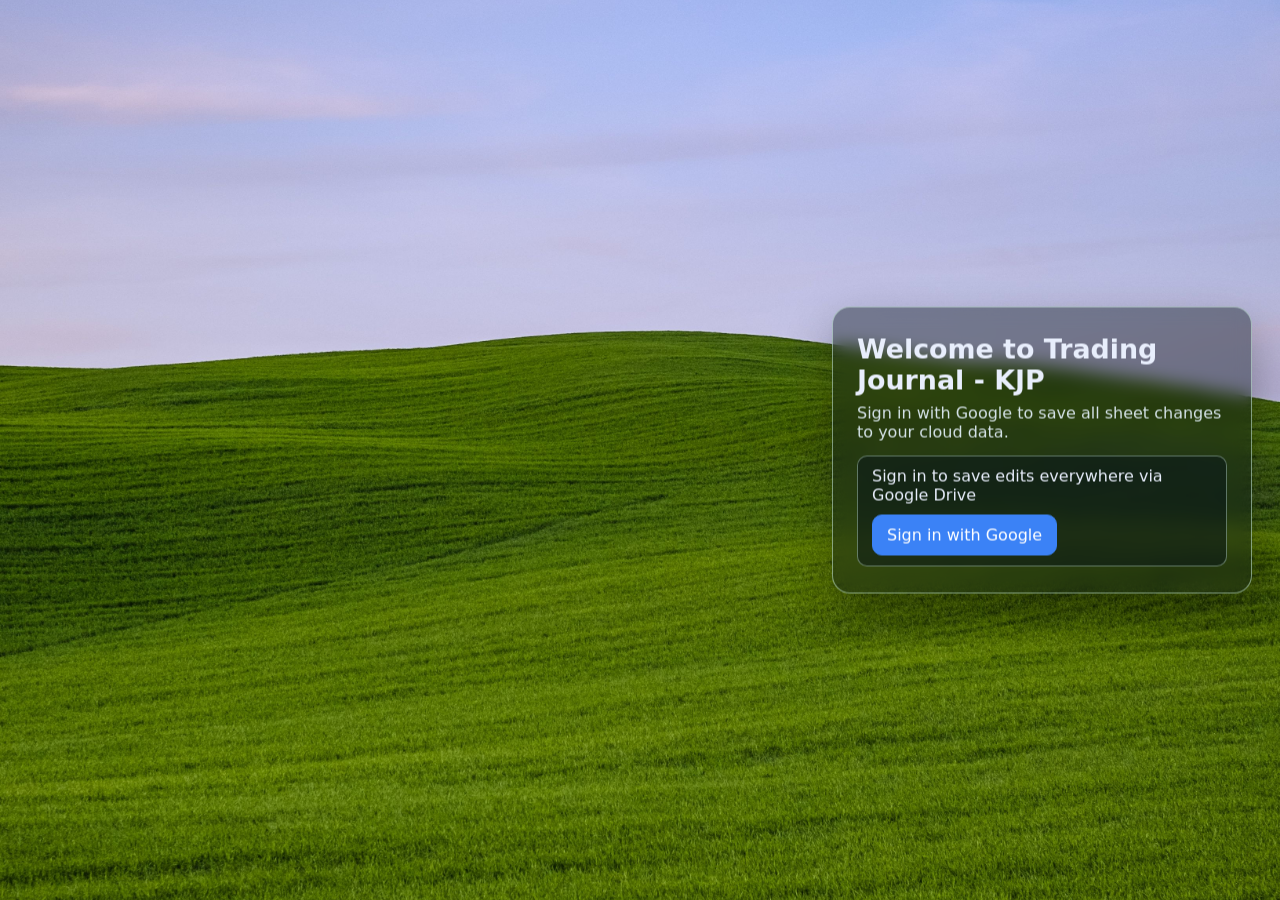
==== index.html @ 129563c6 "Replace home credential form with Google Drive sign in Co-authored-by: Kiran  J P <kiranjp92@gmail.c" ====
<!DOCTYPE html>
<html lang="en">
  <head>
    <meta charset="UTF-8" />
    <meta name="viewport" content="width=device-width, initial-scale=1.0" />
    <title>Trading Journal - KJP</title>
    <link rel="stylesheet" href="css/style.css" />
  </head>
  <body class="home-page">
    <main class="nature-only" aria-label="Nature background">
      <section class="home-right-login" aria-label="Login panel">
        <h1>Welcome to Trading Journal - KJP</h1>
        <p>Sign in with Google to save all sheet changes to your cloud data.</p>
        <div id="auth-root"></div>
      </section>
    </main>
    <script src="https://accounts.google.com/gsi/client" async defer></script>
    <script src="js/config.js"></script>
    <script src="js/googledrive.js"></script>
    <script>
      (async () => {
        if (!window.GoogleDriveSync) return;
        await GoogleDriveSync.initialize();
        GoogleDriveSync.renderAuthUI(document.getElementById("auth-root"));
      })();
    </script>
  </body>
</html>
---- css/style.css ----
:root {
  --bg: #0b1220;
  --bg-deep: #070d1a;
  --bg-elevated: #111a2e;
  --bg-card: #152238;
  --border: #24324d;
  --text: #e8eefc;
  --text-muted: #9fb0d0;
  --accent: #3b82f6;
  --accent-soft: rgba(59, 130, 246, 0.15);
  --success: #22c55e;
  --danger: #ef4444;
  --warning: #f59e0b;
  --shadow: 0 18px 50px rgba(0, 0, 0, 0.35);
  --shadow-soft: 0 8px 28px rgba(0, 0, 0, 0.3);
  --radius: 14px;
  --radius-sm: 10px;
  --font: "Segoe UI", system-ui, -apple-system, sans-serif;
}

* {
  box-sizing: border-box;
}

body {
  margin: 0;
  min-height: 100vh;
  font-family: var(--font);
  color: var(--text);
  background:
    radial-gradient(circle at top right, rgba(59, 130, 246, 0.18), transparent 28%),
    linear-gradient(180deg, #0a1020 0%, #0b1220 100%);
}

body.home-page {
  background: url("../Nature1.jpg") center / cover no-repeat fixed;
}

body::before {
  content: "";
  position: fixed;
  inset: 0;
  pointer-events: none;
  background: radial-gradient(circle at 25% 0%, rgba(34, 197, 94, 0.08), transparent 35%);
  opacity: 0.65;
}

body.home-page::before {
  display: none;
}

.nature-only {
  min-height: 100vh;
  position: relative;
  padding: 28px;
}

.home-right-login {
  position: absolute;
  right: 28px;
  top: 50%;
  transform: translateY(-50%);
  width: min(420px, calc(100% - 20px));
  padding: 26px 24px;
  border-radius: 18px;
  border: 1px solid rgba(220, 255, 237, 0.5);
  background: rgba(9, 20, 28, 0.42);
  backdrop-filter: blur(9px);
  box-shadow: 0 20px 48px rgba(0, 0, 0, 0.32);
}

.home-right-login h1 {
  margin: 0;
  font-size: clamp(1.45rem, 2.1vw, 2rem);
}

.home-right-login p {
  margin: 8px 0 14px;
  color: #d4e2e7;
}

.home-right-login .auth-panel {
  margin: 0;
  background: rgba(7, 18, 27, 0.5);
  border-color: rgba(220, 255, 237, 0.38);
}

a {
  color: inherit;
  text-decoration: none;
}

.container {
  width: min(1400px, calc(100% - 32px));
  margin: 0 auto;
}

main.container {
  padding: 20px 0 10px;
}

.home-page main.container {
  padding: 34px 0 20px;
}

.site-header {
  position: sticky;
  top: 0;
  z-index: 20;
  backdrop-filter: blur(14px);
  background: rgba(11, 18, 32, 0.82);
  border-bottom: 1px solid var(--border);
}

.site-header .container {
  display: flex;
  align-items: center;
  justify-content: space-between;
  gap: 16px;
  padding: 18px 0;
}

.brand {
  display: flex;
  flex-direction: column;
  gap: 4px;
}

.brand strong {
  font-size: 1.15rem;
  letter-spacing: 0.02em;
}

.brand span {
  color: var(--text-muted);
  font-size: 0.9rem;
}

.nav-links {
  display: flex;
  flex-wrap: wrap;
  gap: 10px;
}

.nav-links a,
.chip-link {
  padding: 9px 13px;
  border: 1px solid var(--border);
  border-radius: 999px;
  background: rgba(255, 255, 255, 0.03);
  color: var(--text-muted);
  font-size: 0.9rem;
  transition: transform 0.2s ease, border-color 0.2s ease, background-color 0.2s ease;
}

.nav-links a:hover,
.chip-link:hover,
.nav-links a.active,
.chip-link.active {
  color: var(--text);
  border-color: var(--accent);
  background: var(--accent-soft);
  transform: translateY(-1px);
}

.hero {
  padding: 34px 0 20px;
  display: grid;
  gap: 14px;
}

.home-stage {
  min-height: calc(100vh - 170px);
}

.home-scene {
  border: 4px solid rgba(149, 213, 178, 0.95);
  border-radius: 22px;
  overflow: hidden;
  background:
    linear-gradient(160deg, rgba(4, 18, 27, 0.24), rgba(4, 18, 27, 0.62)),
    url("../maxresdefault.jpg") center / cover no-repeat;
  box-shadow: 0 28px 58px rgba(0, 0, 0, 0.42);
}

.home-overlay {
  min-height: calc(100vh - 220px);
  padding: 34px 40px;
  display: grid;
  grid-template-columns: 1fr minmax(300px, 340px);
  gap: 26px;
  align-items: center;
}

.home-message-box {
  padding: 20px 26px;
  border-radius: 14px;
  border: 1px solid rgba(173, 230, 197, 0.5);
  background: rgba(9, 29, 36, 0.58);
  max-width: 560px;
}

.home-message-box h1 {
  margin: 0;
  font-size: clamp(1.8rem, 3.2vw, 2.75rem);
  color: #f5fffa;
  line-height: 1.2;
}

.login-box {
  margin-top: 0;
  padding: 16px 16px 14px;
  border-radius: 14px;
  border: 1px solid rgba(173, 230, 197, 0.45);
  background: rgba(5, 17, 31, 0.66);
  display: grid;
  gap: 8px;
}

.login-box label {
  color: #d9f6e6;
  font-size: 0.87rem;
}

.login-box input {
  border: 1px solid rgba(157, 203, 184, 0.5);
  border-radius: var(--radius-sm);
  background: rgba(7, 19, 30, 0.92);
  color: var(--text);
  padding: 10px 12px;
  font: inherit;
}

.login-box input:focus {
  outline: none;
  border-color: #86efac;
  box-shadow: 0 0 0 2px rgba(134, 239, 172, 0.2);
}

.login-box small {
  color: #b8d5d7;
  font-size: 0.8rem;
}

.home-login-panel {
  padding: 14px;
  border-radius: 14px;
  border: 1px solid rgba(173, 230, 197, 0.5);
  background: rgba(8, 20, 30, 0.7);
}

.home-login-panel #auth-root {
  margin-top: 6px;
}

.home-login-panel .auth-panel {
  background: rgba(5, 17, 31, 0.44);
  border-color: rgba(160, 211, 187, 0.38);
  box-shadow: inset 0 0 0 1px rgba(16, 185, 129, 0.08);
}

.hero h1 {
  margin: 0 0 10px;
  font-size: clamp(1.8rem, 3vw, 2.6rem);
  letter-spacing: 0.01em;
}

.hero p {
  margin: 0;
  max-width: 760px;
  color: var(--text-muted);
  line-height: 1.6;
}

.hero strong {
  color: #dbe9ff;
}

.hero-highlights {
  display: flex;
  flex-wrap: wrap;
  gap: 10px;
  margin-top: 4px;
}

.stats-grid,
.cards-grid {
  display: grid;
  gap: 18px;
}

.stats-grid {
  grid-template-columns: repeat(auto-fit, minmax(180px, 1fr));
  margin: 28px 0;
}

.cards-grid {
  grid-template-columns: repeat(auto-fit, minmax(260px, 1fr));
  margin: 24px 0 40px;
}

.stat-card,
.sheet-card,
.panel {
  background: linear-gradient(180deg, rgba(255, 255, 255, 0.03), rgba(255, 255, 255, 0.01));
  border: 1px solid var(--border);
  border-radius: var(--radius);
  box-shadow: var(--shadow-soft);
}

.stat-card {
  padding: 20px;
}

.stat-card .label {
  color: var(--text-muted);
  font-size: 0.85rem;
}

.stat-card .value {
  margin-top: 8px;
  font-size: 1.5rem;
  font-weight: 700;
}

.stat-card .value-small {
  font-size: 1rem;
  line-height: 1.5;
}

.sheet-card {
  padding: 20px;
  display: flex;
  flex-direction: column;
  gap: 12px;
  transition: transform 0.2s ease, border-color 0.2s ease;
}

.sheet-card:hover {
  transform: translateY(-2px);
  border-color: var(--accent);
}

.sheet-card .icon {
  width: 42px;
  height: 42px;
  display: grid;
  place-items: center;
  border-radius: 12px;
  background: var(--accent-soft);
  color: var(--accent);
  font-weight: 700;
}

.sheet-card-head {
  display: flex;
  align-items: center;
  justify-content: space-between;
  gap: 12px;
}

.sheet-open-pill {
  display: inline-flex;
  align-items: center;
  justify-content: center;
  padding: 5px 10px;
  border-radius: 999px;
  border: 1px solid rgba(59, 130, 246, 0.35);
  background: rgba(59, 130, 246, 0.1);
  color: #dbe9ff;
  font-size: 0.75rem;
  letter-spacing: 0.03em;
  text-transform: uppercase;
}

.sheet-card h3 {
  margin: 0;
  font-size: 1.05rem;
}

.sheet-card p {
  margin: 0;
  color: var(--text-muted);
  line-height: 1.5;
  flex: 1;
}

.sheet-card .meta {
  display: flex;
  justify-content: space-between;
  gap: 10px;
  color: var(--text-muted);
  font-size: 0.85rem;
}

.page-toolbar {
  display: flex;
  flex-wrap: wrap;
  gap: 12px;
  align-items: center;
  justify-content: space-between;
  margin: 20px 0 16px;
  padding: 14px;
  border-radius: var(--radius);
  border: 1px solid rgba(36, 50, 77, 0.75);
  background: rgba(17, 26, 46, 0.7);
  box-shadow: var(--shadow-soft);
}

.page-toolbar h1 {
  margin: 0 0 4px;
  font-size: clamp(1.4rem, 2.6vw, 1.85rem);
}

.page-title-wrap {
  min-width: min(560px, 100%);
}

.page-subtitle {
  margin: 0 0 10px;
  color: var(--text-muted);
  max-width: 72ch;
  font-size: 0.93rem;
}

.toolbar-actions {
  display: flex;
  flex-wrap: wrap;
  gap: 10px;
  align-items: center;
}

.search-input,
.button {
  border: 1px solid var(--border);
  border-radius: var(--radius-sm);
  background: var(--bg-elevated);
  color: var(--text);
  padding: 10px 14px;
  font: inherit;
}

.search-input {
  min-width: 240px;
}

.button {
  cursor: pointer;
  transition: transform 0.18s ease, border-color 0.18s ease, background-color 0.18s ease;
}

.button:hover {
  border-color: var(--accent);
  transform: translateY(-1px);
}

.button-primary {
  background: var(--accent);
  border-color: var(--accent);
  color: #fff;
}

.button-primary:hover {
  filter: brightness(1.08);
}

.button-danger {
  border-color: rgba(239, 68, 68, 0.5);
  color: #fecaca;
}

.button:disabled {
  opacity: 0.65;
  cursor: wait;
  transform: none;
}

.save-status {
  color: var(--success);
  font-size: 0.9rem;
}

.save-status.unsaved {
  color: var(--warning);
}

.edit-banner {
  display: flex;
  flex-wrap: wrap;
  gap: 10px;
  align-items: center;
  justify-content: space-between;
  margin-bottom: 14px;
  padding: 12px 14px;
  border-radius: var(--radius-sm);
  border: 1px solid rgba(59, 130, 246, 0.35);
  background: var(--accent-soft);
}

.edit-banner p {
  margin: 0;
  color: var(--text-muted);
  font-size: 0.9rem;
}

.data-table.edit-mode td {
  padding: 4px;
}

.cell-input {
  width: 100%;
  min-width: 90px;
  border: 1px solid var(--border);
  border-radius: 8px;
  background: var(--bg);
  color: var(--text);
  padding: 8px 10px;
  font: inherit;
}

.cell-input:focus {
  outline: none;
  border-color: var(--accent);
  box-shadow: 0 0 0 2px var(--accent-soft);
}

.row-actions {
  display: flex;
  gap: 8px;
}

.import-input {
  display: none;
}

.auth-panel {
  display: flex;
  flex-wrap: wrap;
  gap: 10px;
  align-items: center;
  padding: 10px 14px;
  border: 1px solid var(--border);
  border-radius: var(--radius-sm);
  background: rgba(255, 255, 255, 0.03);
  margin: 0 0 18px;
}

.auth-panel.connected {
  border-color: rgba(34, 197, 94, 0.35);
  background: rgba(34, 197, 94, 0.08);
}

.auth-panel.warning {
  border-color: rgba(245, 158, 11, 0.35);
  background: rgba(245, 158, 11, 0.08);
}

.auth-user,
.auth-cloud {
  color: var(--text-muted);
  font-size: 0.9rem;
}

.setup-steps code {
  color: #bfdbfe;
}

.panel {
  padding: 18px;
  margin-bottom: 28px;
}

.table-wrap {
  overflow: auto;
  border-radius: 12px;
  border: 1px solid var(--border);
  background: rgba(8, 13, 24, 0.65);
}

.data-table {
  width: 100%;
  border-collapse: collapse;
  min-width: 720px;
  font-size: 0.9rem;
}

.data-table th,
.data-table td {
  padding: 10px 12px;
  border-bottom: 1px solid rgba(36, 50, 77, 0.75);
  text-align: left;
  vertical-align: top;
  white-space: nowrap;
}

.data-table th {
  position: sticky;
  top: 0;
  background: #17233b;
  color: #d7e4ff;
  z-index: 2;
}

.data-table tbody tr:hover {
  background: rgba(59, 130, 246, 0.08);
}

.data-table tbody tr:nth-child(even) {
  background: rgba(12, 19, 33, 0.35);
}

.data-table td.empty {
  color: rgba(159, 176, 208, 0.35);
}

.data-table td.number-positive {
  color: var(--success);
}

.data-table td.number-negative {
  color: var(--danger);
}

.meta-bar {
  display: flex;
  flex-wrap: wrap;
  gap: 14px;
  color: var(--text-muted);
  font-size: 0.9rem;
}

.footer {
  padding: 24px 0 40px;
  color: var(--text-muted);
  font-size: 0.9rem;
  border-top: 1px solid rgba(36, 50, 77, 0.6);
  margin-top: 10px;
}

.empty-state,
.error-state,
.loading-state {
  padding: 28px;
  text-align: center;
  color: var(--text-muted);
}

@media (max-width: 760px) {
  .site-header .container {
    flex-direction: column;
    align-items: flex-start;
  }

  .page-toolbar {
    padding: 12px;
  }

  .toolbar-actions {
    width: 100%;
  }

  .toolbar-actions .button {
    flex: 1 1 140px;
  }

  .search-input {
    min-width: 100%;
  }

  .nature-only {
    position: static;
    padding: 16px;
  }

  .home-right-login {
    position: static;
    transform: none;
    width: 100%;
    padding: 20px 16px;
  }

  .home-stage {
    min-height: auto;
  }

  .home-overlay {
    grid-template-columns: 1fr;
    min-height: 460px;
    padding: 24px 18px;
  }

  .home-message-box {
    max-width: 100%;
  }
}
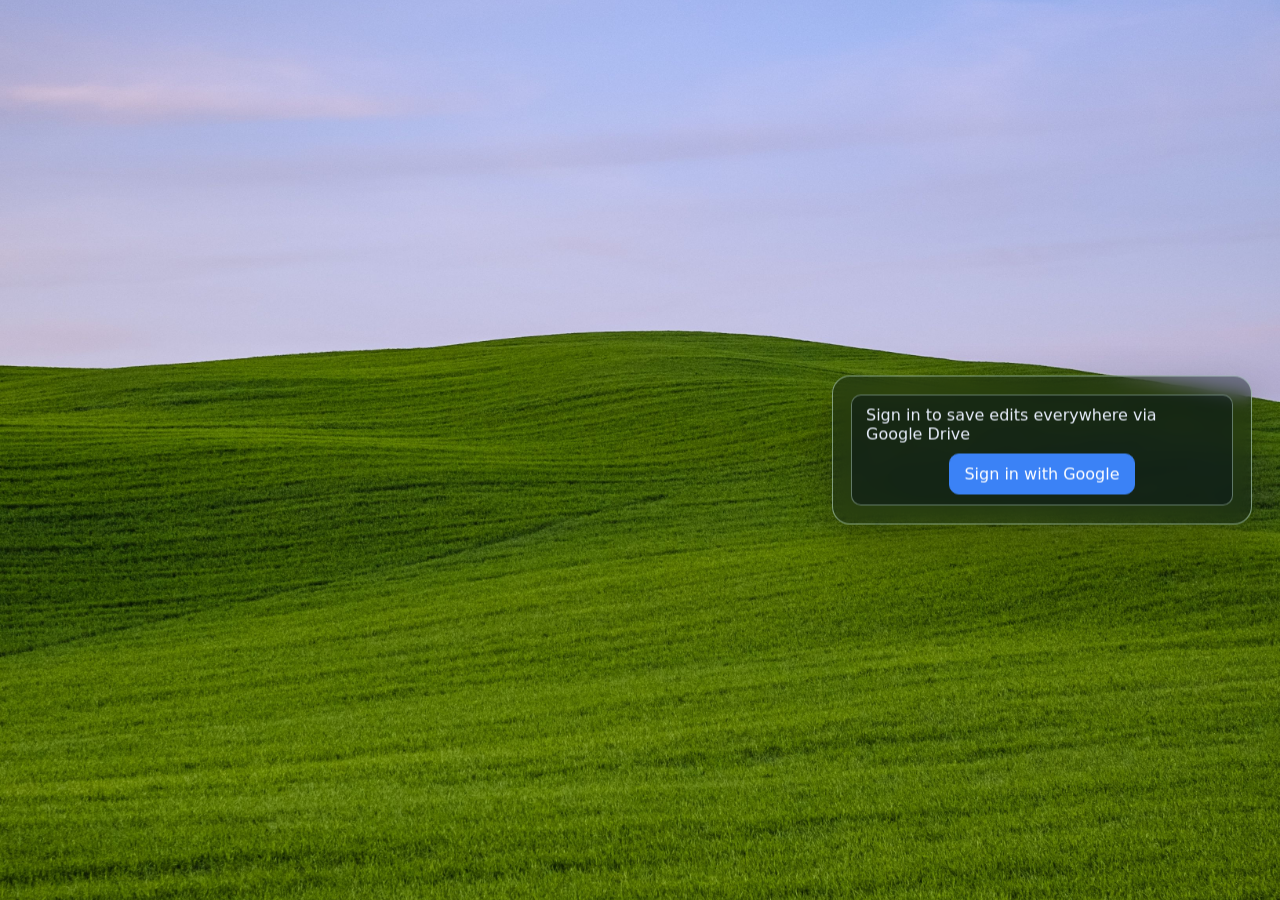
==== commit c3fb235a: "Show only Google auth panel on home login card Co-authored-by: Kiran  J P <kiranjp92@gmail.com>" ====
--- a/index.html
+++ b/index.html
@@ -9,8 +9,6 @@
   <body class="home-page">
     <main class="nature-only" aria-label="Nature background">
       <section class="home-right-login" aria-label="Login panel">
-        <h1>Welcome to Trading Journal - KJP</h1>
-        <p>Sign in with Google to save all sheet changes to your cloud data.</p>
         <div id="auth-root"></div>
       </section>
     </main>
--- a/css/style.css
+++ b/css/style.css
@@ -61,7 +61,7 @@
   top: 50%;
   transform: translateY(-50%);
   width: min(420px, calc(100% - 20px));
-  padding: 26px 24px;
+  padding: 18px;
   border-radius: 18px;
   border: 1px solid rgba(220, 255, 237, 0.5);
   background: rgba(9, 20, 28, 0.42);
@@ -69,20 +69,11 @@
   box-shadow: 0 20px 48px rgba(0, 0, 0, 0.32);
 }
 
-.home-right-login h1 {
-  margin: 0;
-  font-size: clamp(1.45rem, 2.1vw, 2rem);
-}
-
-.home-right-login p {
-  margin: 8px 0 14px;
-  color: #d4e2e7;
-}
-
 .home-right-login .auth-panel {
   margin: 0;
   background: rgba(7, 18, 27, 0.5);
   border-color: rgba(220, 255, 237, 0.38);
+  justify-content: center;
 }
 
 a {
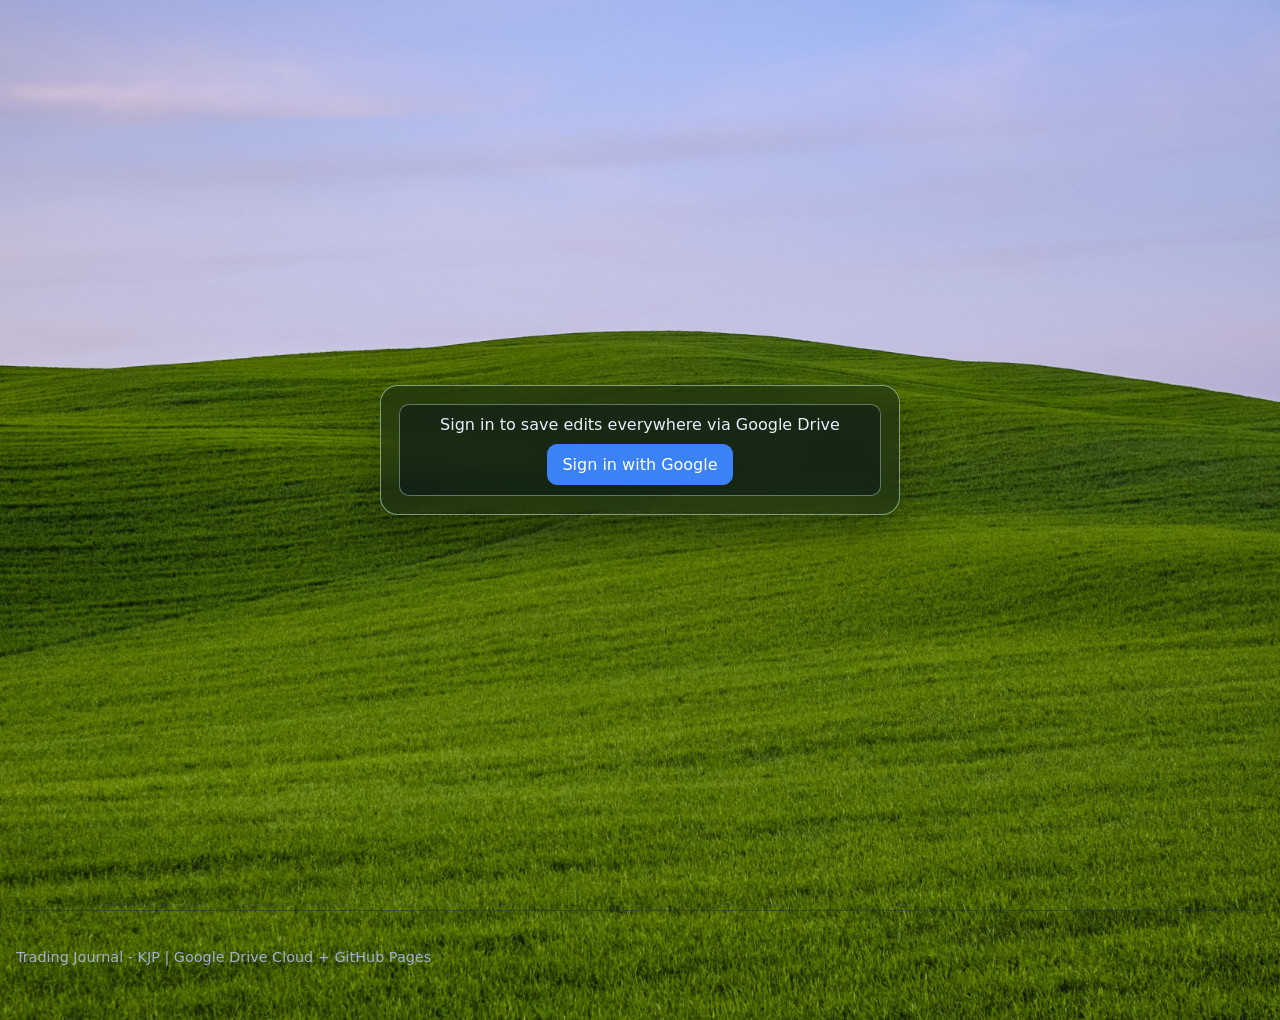
==== commit f2389f06: "Center Google sign-in and show pages after login Co-authored-by: Kiran  J P <kiranjp92@gmail.com>" ====
--- a/index.html
+++ b/index.html
@@ -8,19 +8,21 @@
   </head>
   <body class="home-page">
     <main class="nature-only" aria-label="Nature background">
-      <section class="home-right-login" aria-label="Login panel">
+      <section class="home-center-login" aria-label="Login panel">
         <div id="auth-root"></div>
+      </section>
+      <section id="pages-panel" class="home-pages hidden" aria-label="Your pages">
+        <section id="stats-root" class="stats-grid"></section>
+        <section id="cards-root" class="cards-grid"></section>
+        <p class="home-updated">Last updated: <span id="last-updated">Not loaded</span></p>
       </section>
     </main>
     <script src="https://accounts.google.com/gsi/client" async defer></script>
     <script src="js/config.js"></script>
     <script src="js/googledrive.js"></script>
+    <script src="js/app.js"></script>
     <script>
-      (async () => {
-        if (!window.GoogleDriveSync) return;
-        await GoogleDriveSync.initialize();
-        GoogleDriveSync.renderAuthUI(document.getElementById("auth-root"));
-      })();
+      TradingJournal.initHomePage();
     </script>
   </body>
 </html>
--- a/css/style.css
+++ b/css/style.css
@@ -51,16 +51,16 @@
 
 .nature-only {
   min-height: 100vh;
-  position: relative;
+  display: flex;
+  flex-direction: column;
+  justify-content: center;
+  align-items: center;
+  gap: 18px;
   padding: 28px;
 }
 
-.home-right-login {
-  position: absolute;
-  right: 28px;
-  top: 50%;
-  transform: translateY(-50%);
-  width: min(420px, calc(100% - 20px));
+.home-center-login {
+  width: min(520px, calc(100% - 20px));
   padding: 18px;
   border-radius: 18px;
   border: 1px solid rgba(220, 255, 237, 0.5);
@@ -69,11 +69,25 @@
   box-shadow: 0 20px 48px rgba(0, 0, 0, 0.32);
 }
 
-.home-right-login .auth-panel {
+.home-center-login .auth-panel {
   margin: 0;
   background: rgba(7, 18, 27, 0.5);
   border-color: rgba(220, 255, 237, 0.38);
   justify-content: center;
+}
+
+.home-pages {
+  width: min(1200px, 100%);
+}
+
+.home-updated {
+  margin: 0;
+  color: #f1f5f9;
+  text-align: center;
+}
+
+.hidden {
+  display: none !important;
 }
 
 a {
@@ -659,13 +673,11 @@
   }
 
   .nature-only {
-    position: static;
+    justify-content: center;
     padding: 16px;
   }
 
-  .home-right-login {
-    position: static;
-    transform: none;
+  .home-center-login {
     width: 100%;
     padding: 20px 16px;
   }
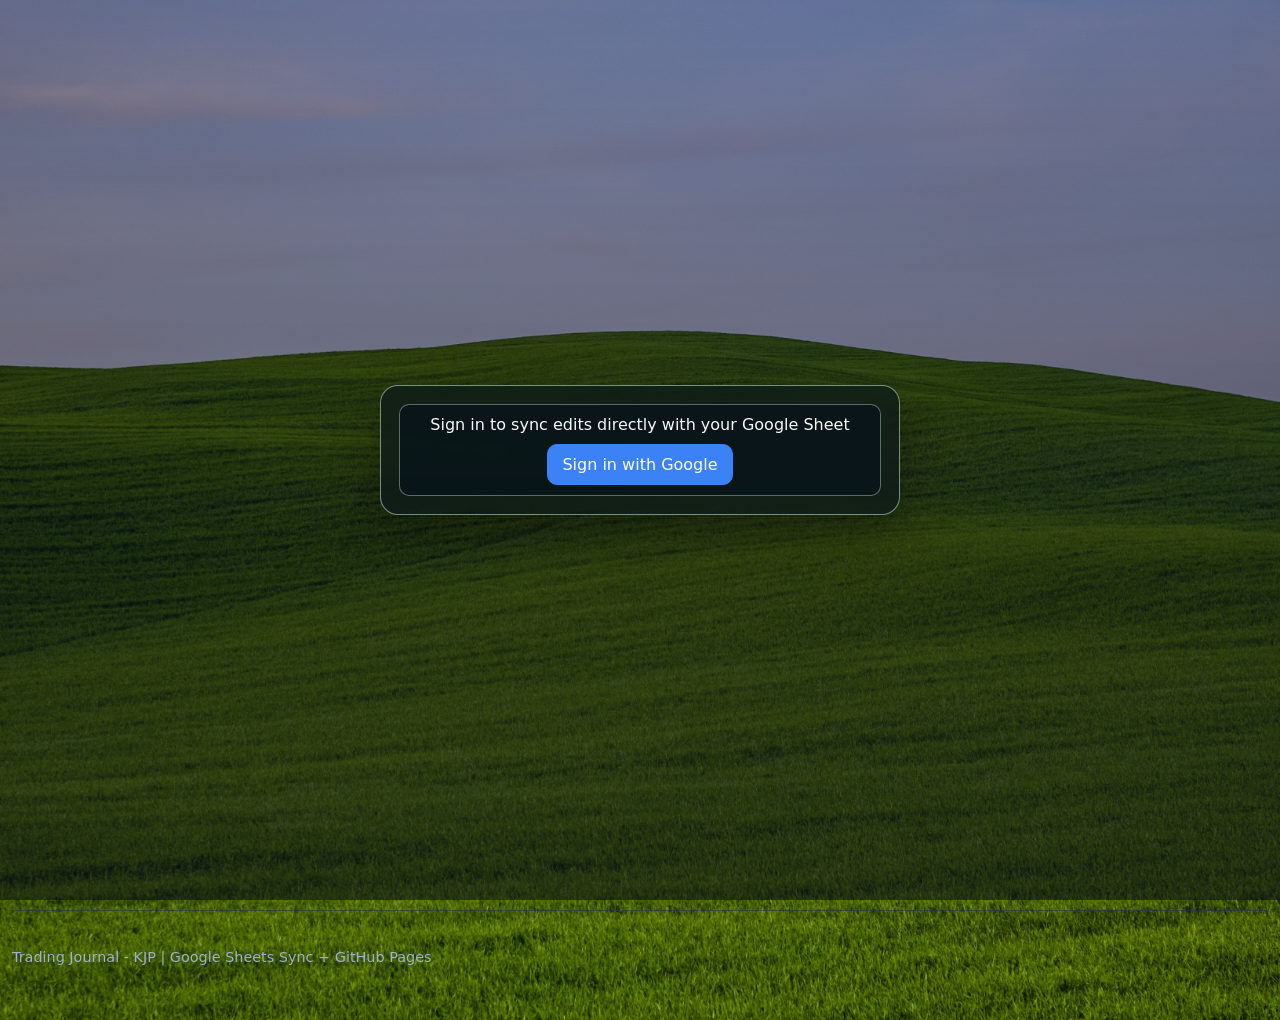
==== commit 38815002: "Remove Sync Now from home and move Sign Out to top-right corner Co-authored-by: Kiran  J P <kiranjp9" ====
--- a/index.html
+++ b/index.html
@@ -8,8 +8,9 @@
   </head>
   <body class="home-page">
     <main class="nature-only" aria-label="Nature background">
+      <div id="home-signout" class="home-signout-corner"></div>
       <section class="home-center-login" aria-label="Login panel">
-        <div id="auth-root"></div>
+        <div id="auth-root" data-auth-mode="home"></div>
       </section>
       <section id="pages-panel" class="home-pages hidden" aria-label="Your pages">
         <section id="stats-root" class="stats-grid"></section>
--- a/css/style.css
+++ b/css/style.css
@@ -27,9 +27,8 @@
   min-height: 100vh;
   font-family: var(--font);
   color: var(--text);
-  background:
-    radial-gradient(circle at top right, rgba(59, 130, 246, 0.18), transparent 28%),
-    linear-gradient(180deg, #0a1020 0%, #0b1220 100%);
+  background: url("../Nature1.jpg") center / cover no-repeat fixed;
+  position: relative;
 }
 
 body.home-page {
@@ -41,15 +40,18 @@
   position: fixed;
   inset: 0;
   pointer-events: none;
-  background: radial-gradient(circle at 25% 0%, rgba(34, 197, 94, 0.08), transparent 35%);
-  opacity: 0.65;
+  background: linear-gradient(180deg, rgba(7, 14, 24, 0.4), rgba(7, 14, 24, 0.58));
+  opacity: 1;
+  z-index: 0;
 }
 
 body.home-page::before {
-  display: none;
+  background: linear-gradient(180deg, rgba(7, 14, 24, 0.4), rgba(7, 14, 24, 0.58));
+  opacity: 1;
 }
 
 .nature-only {
+  position: relative;
   min-height: 100vh;
   display: flex;
   flex-direction: column;
@@ -57,6 +59,13 @@
   align-items: center;
   gap: 18px;
   padding: 28px;
+}
+
+.home-signout-corner {
+  position: fixed;
+  top: 16px;
+  right: 16px;
+  z-index: 30;
 }
 
 .home-center-login {
@@ -64,20 +73,46 @@
   padding: 18px;
   border-radius: 18px;
   border: 1px solid rgba(220, 255, 237, 0.5);
-  background: rgba(9, 20, 28, 0.42);
+  background: rgba(9, 20, 28, 0.62);
   backdrop-filter: blur(9px);
   box-shadow: 0 20px 48px rgba(0, 0, 0, 0.32);
+  position: relative;
+  z-index: 1;
 }
 
 .home-center-login .auth-panel {
   margin: 0;
-  background: rgba(7, 18, 27, 0.5);
+  background: rgba(7, 18, 27, 0.68);
   border-color: rgba(220, 255, 237, 0.38);
   justify-content: center;
+  color: #f8fafc;
 }
 
 .home-pages {
-  width: min(1200px, 100%);
+  width: min(1600px, calc(100% - 32px));
+  position: relative;
+  z-index: 1;
+}
+
+.home-pages .stat-card,
+.home-pages .sheet-card {
+  background: rgba(7, 18, 27, 0.78);
+  border-color: rgba(220, 255, 237, 0.24);
+}
+
+.home-pages .stat-card .label,
+.home-pages .sheet-card p {
+  color: #d9e4ee;
+}
+
+.home-pages .stat-card .value,
+.home-pages .sheet-card h3 {
+  color: #f8fafc;
+}
+
+.home-pages .loading-state {
+  color: #f8fafc;
+  background: rgba(7, 18, 27, 0.78);
 }
 
 .home-updated {
@@ -96,7 +131,7 @@
 }
 
 .container {
-  width: min(1400px, calc(100% - 32px));
+  width: calc(100% - 24px);
   margin: 0 auto;
 }
 
@@ -117,6 +152,12 @@
   border-bottom: 1px solid var(--border);
 }
 
+main,
+.footer {
+  position: relative;
+  z-index: 1;
+}
+
 .site-header .container {
   display: flex;
   align-items: center;
@@ -144,6 +185,12 @@
 .nav-links {
   display: flex;
   flex-wrap: wrap;
+  gap: 10px;
+}
+
+.header-nav-auth {
+  display: flex;
+  align-items: center;
   gap: 10px;
 }
 
@@ -408,8 +455,12 @@
   padding: 14px;
   border-radius: var(--radius);
   border: 1px solid rgba(36, 50, 77, 0.75);
-  background: rgba(17, 26, 46, 0.7);
+  background: rgba(17, 26, 46, 0.94);
+  backdrop-filter: blur(10px);
   box-shadow: var(--shadow-soft);
+  position: sticky;
+  top: calc(var(--header-height, 76px) + 10px);
+  z-index: 15;
 }
 
 .page-toolbar h1 {
@@ -529,13 +580,31 @@
   box-shadow: 0 0 0 2px var(--accent-soft);
 }
 
+.cell-select {
+  cursor: pointer;
+}
+
+.data-table td.cell-bold {
+  font-weight: 700;
+}
+
+.data-table td.cell-has-dropdown {
+  position: relative;
+  padding-right: 24px;
+}
+
+.dropdown-caret {
+  position: absolute;
+  right: 8px;
+  top: 50%;
+  transform: translateY(-50%);
+  font-size: 0.7rem;
+  color: var(--accent);
+}
+
 .row-actions {
   display: flex;
   gap: 8px;
-}
-
-.import-input {
-  display: none;
 }
 
 .auth-panel {
@@ -564,6 +633,12 @@
 .auth-cloud {
   color: var(--text-muted);
   font-size: 0.9rem;
+}
+
+.auth-compact {
+  display: flex;
+  align-items: center;
+  gap: 8px;
 }
 
 .setup-steps code {
@@ -606,12 +681,16 @@
   z-index: 2;
 }
 
-.data-table tbody tr:hover {
-  background: rgba(59, 130, 246, 0.08);
+.data-table tbody tr:hover td {
+  background: rgba(59, 130, 246, 0.1);
 }
 
 .data-table tbody tr:nth-child(even) {
   background: rgba(12, 19, 33, 0.35);
+}
+
+.data-table td:nth-child(even) {
+  background: rgba(255, 255, 255, 0.035);
 }
 
 .data-table td.empty {
@@ -672,6 +751,11 @@
     min-width: 100%;
   }
 
+  .header-nav-auth {
+    width: 100%;
+    flex-wrap: wrap;
+  }
+
   .nature-only {
     justify-content: center;
     padding: 16px;
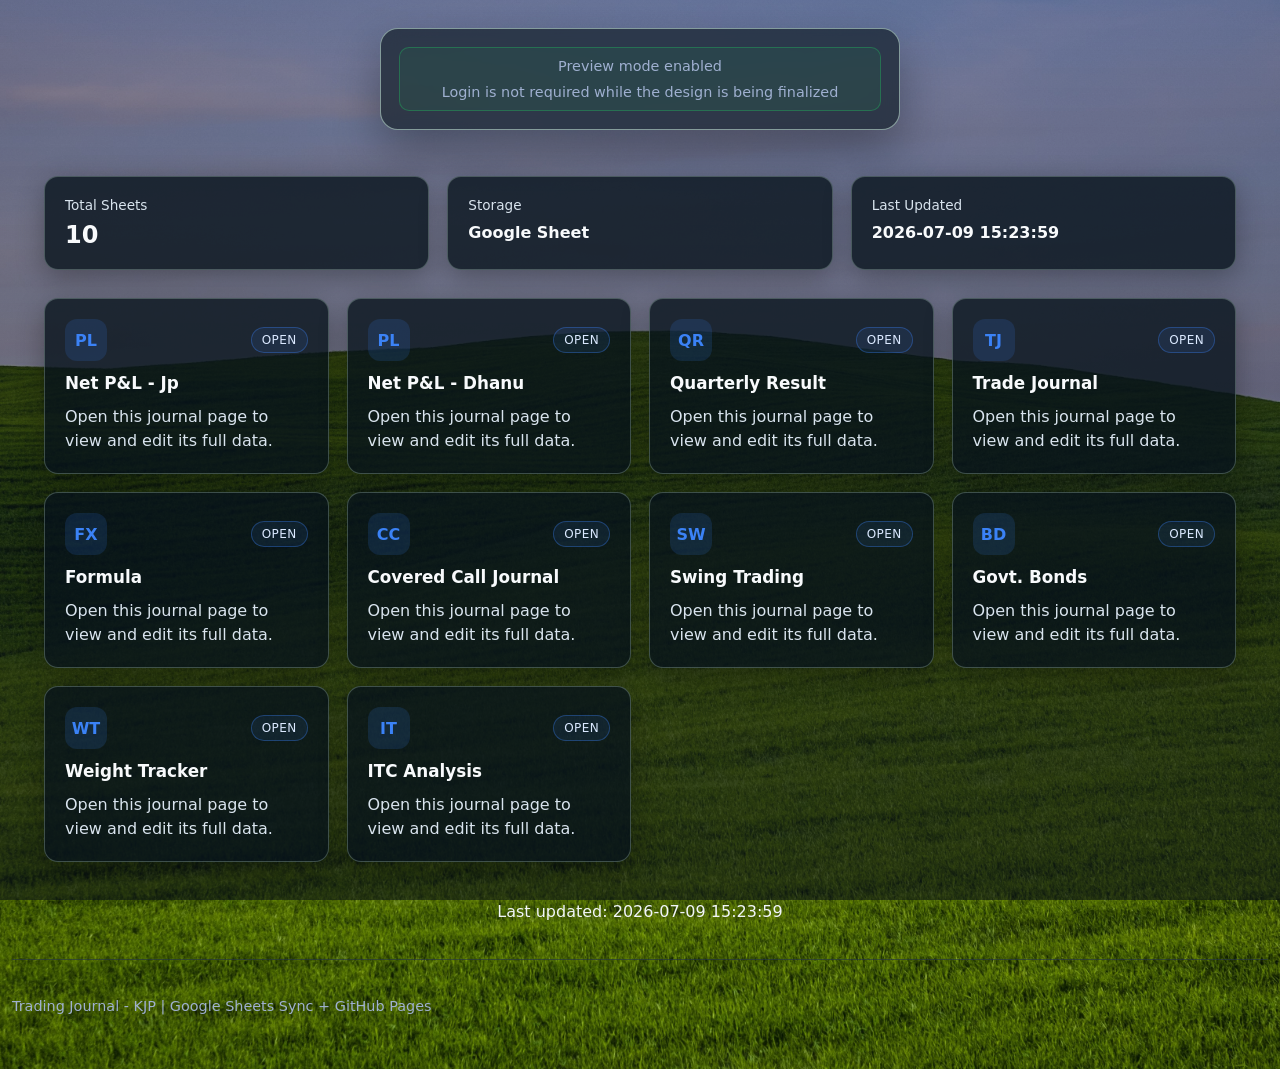
==== commit a1fefe12: "Keep Sync Now and row group toggles working in preview mode Co-authored-by: Kiran  J P <kiranjp92@gm" ====
--- a/index.html
+++ b/index.html
@@ -4,7 +4,7 @@
     <meta charset="UTF-8" />
     <meta name="viewport" content="width=device-width, initial-scale=1.0" />
     <title>Trading Journal - KJP</title>
-    <link rel="stylesheet" href="css/style.css" />
+    <link rel="stylesheet" href="css/style.css?v=20260714" />
   </head>
   <body class="home-page">
     <main class="nature-only" aria-label="Nature background">
@@ -19,9 +19,9 @@
       </section>
     </main>
     <script src="https://accounts.google.com/gsi/client" async defer></script>
-    <script src="js/config.js"></script>
-    <script src="js/googledrive.js"></script>
-    <script src="js/app.js"></script>
+    <script src="js/config.js?v=20260714"></script>
+    <script src="js/googledrive.js?v=20260714"></script>
+    <script src="js/app.js?v=20260714"></script>
     <script>
       TradingJournal.initHomePage();
     </script>
--- a/css/style.css
+++ b/css/style.css
@@ -588,6 +588,36 @@
   font-weight: 700;
 }
 
+.data-table th.group-gutter-head,
+.data-table td.group-gutter {
+  width: 1%;
+  min-width: 34px;
+  white-space: nowrap;
+  padding: 6px 6px;
+  background: rgba(8, 13, 24, 0.5);
+}
+
+.group-toggle {
+  display: inline-flex;
+  align-items: center;
+  justify-content: center;
+  width: 22px;
+  height: 22px;
+  border: 1px solid var(--border);
+  border-radius: 6px;
+  background: rgba(59, 130, 246, 0.12);
+  color: var(--accent);
+  cursor: pointer;
+  font-size: 0.75rem;
+  line-height: 1;
+  padding: 0;
+}
+
+.group-toggle:hover {
+  background: rgba(59, 130, 246, 0.22);
+  border-color: var(--accent);
+}
+
 .data-table td.cell-has-dropdown {
   position: relative;
   padding-right: 24px;
@@ -657,6 +687,45 @@
   background: rgba(8, 13, 24, 0.65);
 }
 
+.sticky-hscroll {
+  position: fixed;
+  bottom: 14px;
+  height: 18px;
+  overflow-x: auto;
+  overflow-y: hidden;
+  z-index: 25;
+  background: rgba(11, 18, 32, 0.96);
+  border: 1px solid rgba(59, 130, 246, 0.35);
+  border-radius: 10px;
+  box-shadow: 0 8px 20px rgba(0, 0, 0, 0.35);
+  display: none;
+}
+
+.sticky-hscroll.visible {
+  display: block;
+}
+
+.sticky-hscroll-inner {
+  height: 1px;
+}
+
+.sticky-hscroll::-webkit-scrollbar {
+  height: 16px;
+}
+
+.sticky-hscroll::-webkit-scrollbar-track {
+  background: rgba(255, 255, 255, 0.05);
+}
+
+.sticky-hscroll::-webkit-scrollbar-thumb {
+  background: rgba(59, 130, 246, 0.55);
+  border-radius: 6px;
+}
+
+.sticky-hscroll::-webkit-scrollbar-thumb:hover {
+  background: rgba(59, 130, 246, 0.75);
+}
+
 .data-table {
   width: 100%;
   border-collapse: collapse;
@@ -667,7 +736,7 @@
 .data-table th,
 .data-table td {
   padding: 10px 12px;
-  border-bottom: 1px solid rgba(36, 50, 77, 0.75);
+  border: 1px solid rgba(59, 130, 246, 0.22);
   text-align: left;
   vertical-align: top;
   white-space: nowrap;
@@ -676,8 +745,12 @@
 .data-table th {
   position: sticky;
   top: 0;
-  background: #17233b;
-  color: #d7e4ff;
+  background: linear-gradient(180deg, #1f3f6e, #162c4d);
+  color: #eaf2ff;
+  font-weight: 700;
+  letter-spacing: 0.02em;
+  border-color: rgba(59, 130, 246, 0.45);
+  border-bottom: 2px solid var(--accent);
   z-index: 2;
 }
 
@@ -780,3 +853,109 @@
     max-width: 100%;
   }
 }
+
+.budget-stats {
+  margin-bottom: 20px;
+}
+
+.budget-rules ul {
+  margin: 0;
+  padding-left: 20px;
+  color: var(--text-muted);
+}
+
+.budget-rules li + li {
+  margin-top: 8px;
+}
+
+.budget-note {
+  color: var(--text-muted);
+  font-size: 0.92rem;
+  margin: 10px 0 0;
+}
+
+.budget-toolbar {
+  display: flex;
+  justify-content: space-between;
+  align-items: center;
+  gap: 12px;
+  flex-wrap: wrap;
+  margin-bottom: 8px;
+}
+
+.budget-toolbar h2 {
+  margin: 0;
+}
+
+.budget-priority {
+  font-size: 0.75rem;
+  color: var(--text-muted);
+  text-transform: uppercase;
+  letter-spacing: 0.04em;
+}
+
+.budget-note-cell {
+  white-space: normal !important;
+  min-width: 220px;
+  color: var(--text-muted);
+  font-size: 0.82rem;
+}
+
+.budget-bar-wrap {
+  width: 90px;
+  height: 8px;
+  background: rgba(255, 255, 255, 0.08);
+  border-radius: 999px;
+  overflow: hidden;
+  display: inline-block;
+  vertical-align: middle;
+}
+
+.budget-bar {
+  height: 100%;
+  background: var(--success);
+  border-radius: 999px;
+}
+
+.budget-bar.budget-warning {
+  background: var(--warning);
+}
+
+.budget-bar.budget-danger,
+.budget-ok.budget-danger,
+.budget-warning.budget-danger,
+td.budget-danger,
+th.budget-danger {
+  color: var(--danger);
+}
+
+.budget-bar.budget-danger {
+  background: var(--danger);
+}
+
+.budget-ok.budget-warning,
+td.budget-warning,
+th.budget-warning {
+  color: var(--warning);
+}
+
+.budget-pct {
+  margin-left: 6px;
+  font-size: 0.78rem;
+  color: var(--text-muted);
+}
+
+.budget-input {
+  width: 88px;
+  padding: 6px 8px;
+  border-radius: 8px;
+  border: 1px solid var(--border);
+  background: rgba(8, 13, 24, 0.8);
+  color: var(--text);
+}
+
+.budget-tracker tfoot th,
+.budget-tracker tfoot td {
+  background: rgba(59, 130, 246, 0.12);
+  font-weight: 700;
+}
